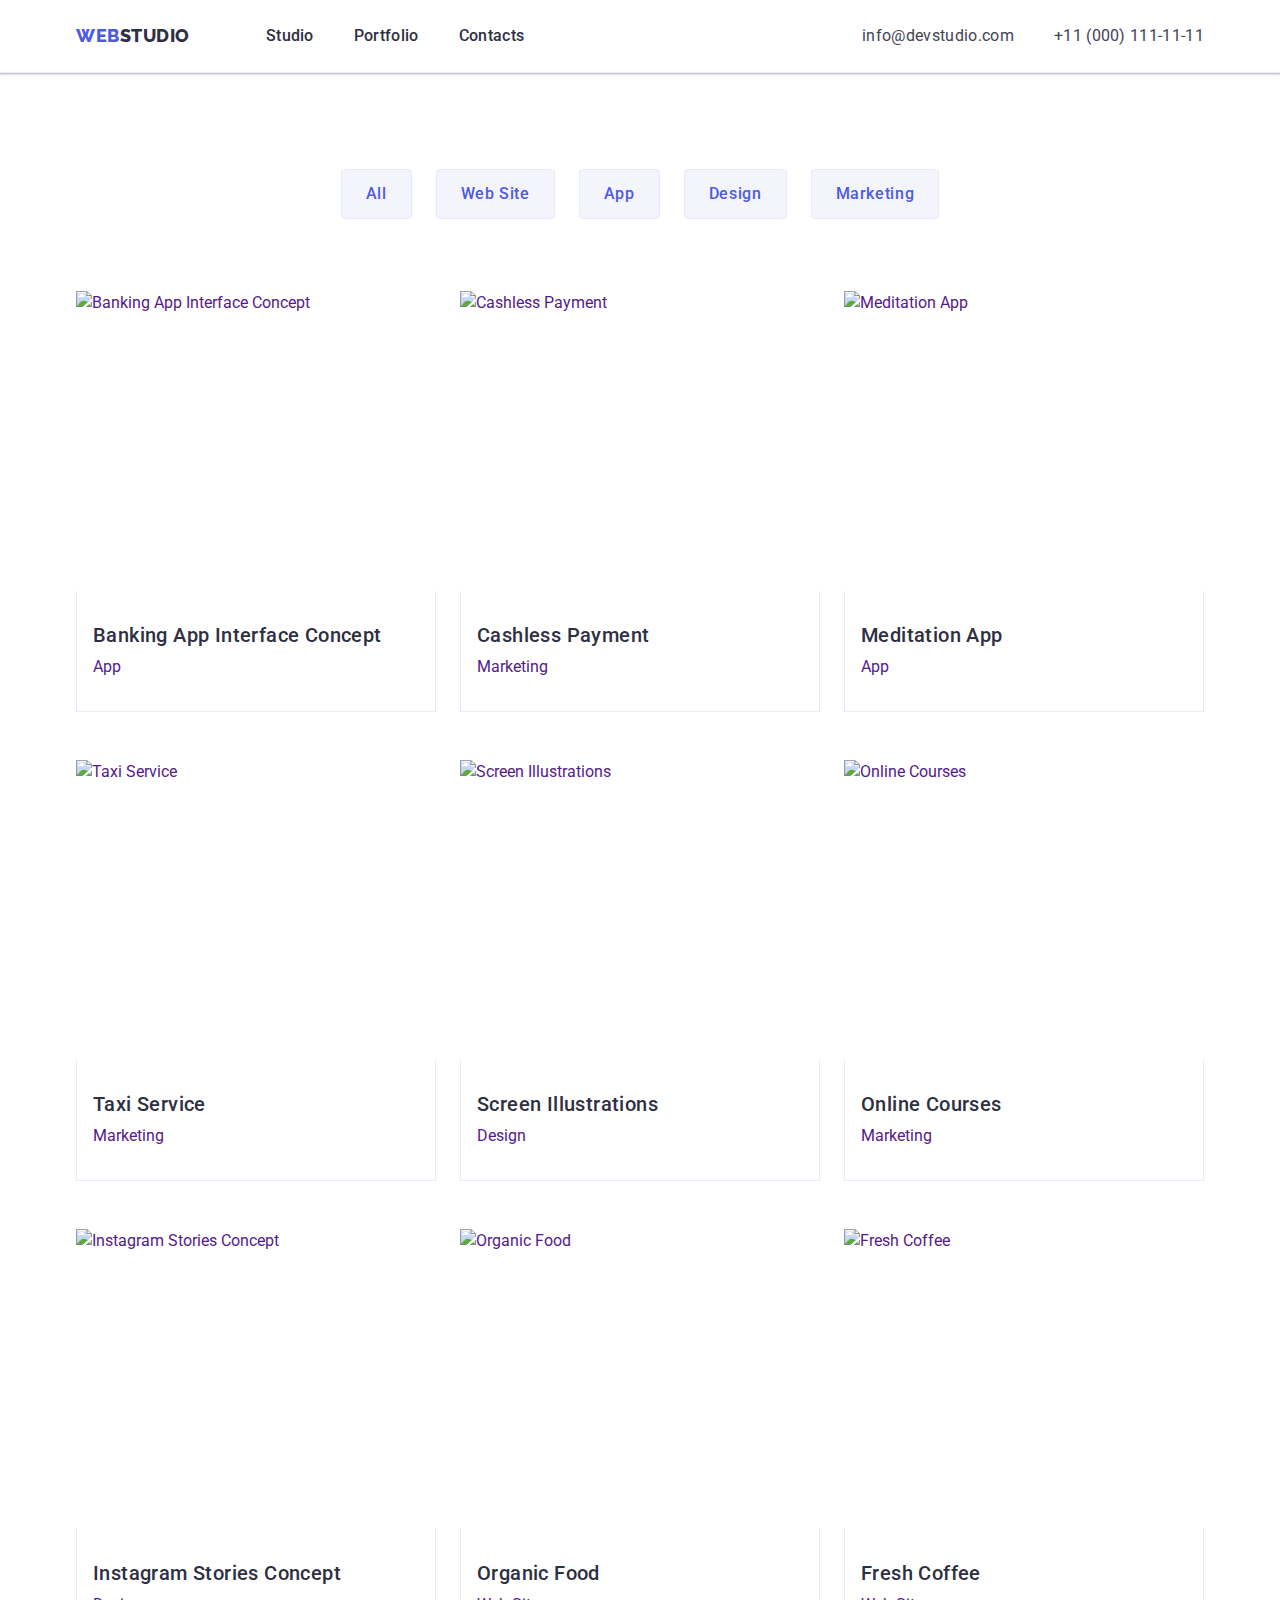
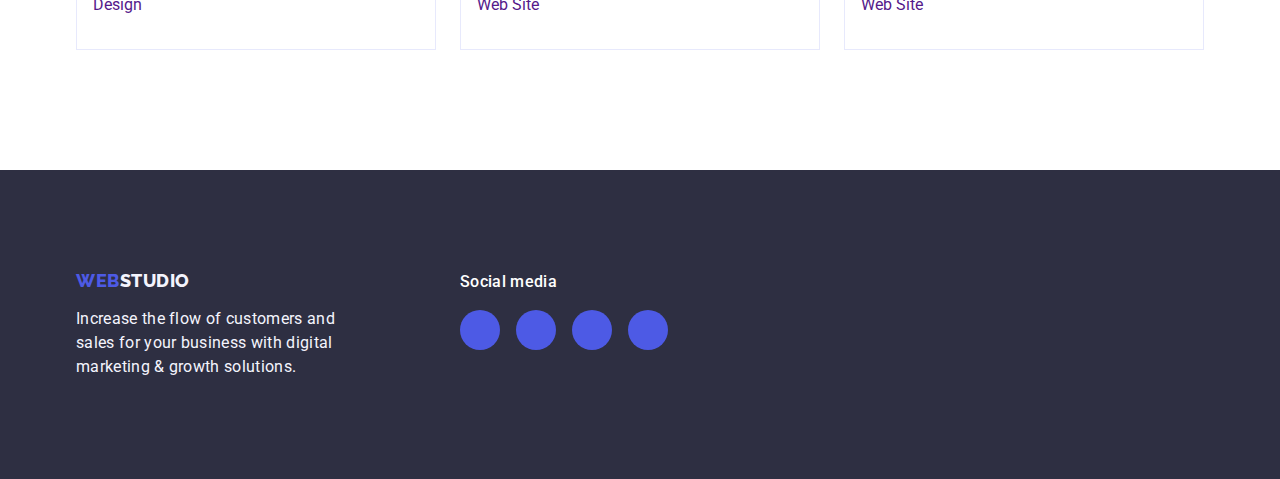
==== portfolio.html @ a4c8bd32 "Summary css + portfolio.html" ====
<!DOCTYPE html>
<html lang="en">

<head>
    <meta charset="UTF-8">
    <meta http-equiv="X-UA-Compatible" content="IE=edge">
    <meta name="viewport" content="width=device-width, initial-scale=1.0">
    <title>Portfolio</title>
    <style>
    
    </style>
    <link rel="preconnect" href="https://fonts.googleapis.com">
    <link rel="preconnect" href="https://fonts.gstatic.com" crossorigin>
    <link href="https://fonts.googleapis.com/css2?family=Raleway:wght@800&family=Roboto:wght@400;500;700;900&display=swap"
        rel="stylesheet">
    <link rel="stylesheet" href="https://cdnjs.cloudflare.com/ajax/libs/modern-normalize/1.1.0/modern-normalize.min.css">    
    <link rel="stylesheet" href="./css/style.css">
</head>

<body>
    <!-- HEADER -->
    <header class="page-header">
        <!-- Top Line -->
        <div class="container page-header-container">
            <nav class="page-header-container">
                <a href="./index.html" class="logo link">
                    Web<span class="logo-studio-up">Studio</span>
                </a>
                <ul class="menu-list padding-none list">
                    <li class="menu-item">
                        <a href="./index.html" class="menu-item-link menu-link link">Studio</a>
                    </li>
                    <li class="menu-item">
                        <a href="./portfolio.html" class="menu-item-link menu-link link">Portfolio</a>
                    </li>
                    <li class="menu-item">
                        <a href="" class="menu-item-link menu-link link">Contacts</a>
                    </li>
                </ul>
            </nav>
    
            <address class="menu-address-list">
                <ul class="menu-list list">
                    <li class="menu-item">
                        <a href="mailto:info@devstudio.com" class="contact-mail-tel link">info@devstudio.com</a>
                    </li>
                    <li class="menu-item">
                        <a href="tel:+110001111111" class="contact-mail-tel link">+11 (000) 111-11-11</a>
                    </li>
                </ul>
            </address>
        </div>
    </header>
    
    
    <!-- MAIN -->
    <main>
        <!-- Filers -->
        <section class="main-portfolio-body">
            <div class="container">
                <h1 class="visually-hidden">Filers</h1>
                <ul class="main-portfolio-button menu-content menu-list list">
                    <li class="menu-portfolio-btn">   
                        <button type="button" class="portfolio-menu">All</button>
                    </li>
                    <li class="menu-portfolio-btn">
                        <button type="button" class="portfolio-menu">Web Site</button>
                    </li>    
                    <li class="menu-portfolio-btn">
                        <button type="button" class="portfolio-menu">App</button>
                    </li>
                    <li class="menu-portfolio-btn">
                        <button type="button" class="portfolio-menu">Design</button>
                    </li>
                    <li class="menu-portfolio-btn">
                        <button type="button" class="portfolio-menu">Marketing</button>
                    </li>
                </ul>
            
                <!-- Project Card 1 -->
                <ul class="list-distination-gap menu-wrap menu-list list">
                    <li class="menu-body-content">
                        <a href="" class="gallery-list link">
                            <img src="./images/order_servise/project_card_1/banking_app_interface_concept.jpg" alt="Banking App Interface Concept" width="360" height="300">
                            <div class="menu-body-content-text menu-body-content-text">
                                <h2 class="section-title">Banking App Interface Concept</h2>
                                <p class="section-description-body">App</p>
                            </div>
                        </a>
                    </li>
                    <li class="menu-body-content">
                        <a href="" class="gallery-list link">
                            <img src="./images/order_servise/project_card_2/cashless_payment.jpg" alt="Cashless Payment" width="360"
                                height="300">
                            <div class="menu-body-content-text menu-body-content-text">
                                <h2 class="section-title">Cashless Payment</h2>
                                <p class="section-description-body">Marketing</p>
                            </div>
                        </a>
                    </li>
                    <li class="menu-body-content">
                        <a href="" class="gallery-list link">
                            <img src="./images/order_servise/project_card_3/meditation_app.jpg" alt="Meditation App" width="360"
                                height="300">
                            <div class="menu-body-content-text menu-body-content-text">
                                <h2 class="section-title">Meditation App</h2>
                                <p class="section-description-body">App</p>
                            </div>
                        </a>
                    </li>

                    <!-- Project Card 2 -->
                    <li class="menu-body-content">
                        <a href="" class="gallery-list link">
                            <img src="./images/order_servise/project_card_1/taxi_service.jpg" alt="Taxi Service" width="360" height="300">
                            <div class="menu-body-content-text menu-body-content-text">
                                <h2 class="section-title">Taxi Service</h2>
                                <p class="section-description-body">Marketing</p>
                            </div>
                        </a>
                    </li>
                    <li class="menu-body-content">
                        <a href="" class="gallery-list link">
                            <img src="./images/order_servise/project_card_2/screen_illustrations.jpg" alt="Screen Illustrations" width="360"
                                height="300">
                            <div class="menu-body-content-text menu-body-content-text">
                                <h2 class="section-title">Screen Illustrations</h2>
                                <p class="section-description-body">Design</p>
                            </div>
                        </a>
                    </li>
                    <li class="menu-body-content">
                        <a href="" class="gallery-list link">
                            <img src="./images/order_servise/project_card_3/online_courses.jpg" alt="Online Courses" width="360"
                                height="300">
                            <div class="menu-body-content-text menu-body-content-text">
                                <h2 class="section-title">Online Courses</h2>
                                <p class="section-description-body">Marketing</p>
                            </div>
                        </a>
                    </li>

                    <!-- Project Card 3 -->
                    <li class="menu-body-content">
                        <a href="" class="gallery-list link">
                            <img src="./images/order_servise/project_card_1/instagram_stories_concept.jpg" alt="Instagram Stories Concept" width="360" height="300">
                            <div class="menu-body-content-text menu-body-content-text">
                                <h2 class="section-title">Instagram Stories Concept</h2>
                                <p class="section-description-body">Design</p>
                            </div>
                        </a>
                    </li>
                    <li class="menu-body-content">
                        <a href="" class="gallery-list link">
                            <img src="./images/order_servise/project_card_2/organic_food.jpg" alt="Organic Food" width="360" height="300">
                            <div class="menu-body-content-text menu-body-content-text">
                                <h2 class="section-title">Organic Food</h2>
                                <p class="section-description-body">Web Site</p>
                            </div>
                        </a>
                    </li>
                    <li class="menu-body-content">
                        <a href="" class="gallery-list link">
                            <img src="./images/order_servise/project_card_3/fresh_coffee.jpg" alt="Fresh Coffee" width="360" height="300">
                            <div class="menu-body-content-text menu-body-content-text">
                                <h2 class="section-title">Fresh Coffee</h2>
                                <p class="section-description-body">Web Site</p>
                            </div>
                        </a>
                    </li>
                </ul>
            </div>
        </section>

    </main>
    
    <!-- FOOTER -->
    <footer class="page-footer">
        <div class="container  footer-block">
            <div class="footer-logo-description">
                <a href="./index.html" class="logo logo-link link">
                    Web<span class="logo-studio-down">Studio</span>
                </a>
                <p class="footer-description">
                    Increase the flow of customers and sales for your business
                    with digital marketing & growth solutions.
                </p>
            </div>
            <div class="footer-icons footer-description">
                <p class="logo-link main-btm-text">Social media</p>
                <ul class="social-list list social-list-link-footer">
                    <li class="social-list-item">
                        <a href="" class="social-list-link social-list-link-dark-bg link">
                            <svg class="social-lict-icon" aria-label="icon instagram" width="24" height="24">
        
                                <use href="./images/icons.svg#icon-instagram"></use>
                            </svg>
                        </a>
                    </li>
                    <li class="social-list-item">
                        <a href="" class="social-list-link social-list-link-dark-bg link">
                            <svg class="social-lict-icon" aria-label="icon twitter" width="24" height="24">
        
                                <use href="./images/icons.svg#icon-twitter"></use>
                            </svg>
                        </a>
                    </li>
                    <li class="social-list-item">
                        <a href="" class="social-list-link social-list-link-dark-bg link">
                            <svg class="social-lict-icon" aria-label="icon facebook" width="24" height="24">
        
                                <use href="./images/icons.svg#icon-facebook"></use>
                            </svg>
                        </a>
                    </li>
                    <li class="social-list-item">
                        <a href="" class="social-list-link social-list-link-dark-bg link">
                            <svg class="social-lict-icon" aria-label="icon linkedin" width="24" height="24">
        
                                <use href="./images/icons.svg#icon-linkedin"></use>
                            </svg>
                        </a>
                    </li>
                </ul>
            </div>
        </div>
    </footer>
    
</body>
</html>
---- css/style.css ----
:root {
    --acsent-color: #404bbf;
    --text-color: #434455;
    --second-text-color: #2E2F42;
    --main-font-family: 'Roboto', sans-serif;
    --second-font-family: 'Raleway', sans-serif;
    --line-height-family: 1.5;
}

.list {
    list-style: none;
}

.link {
    text-decoration: none;
}

h1,
h2,
h3,
h4,
p {
    margin-top: 0;
    margin-bottom: 0;
}

ul,
ol {
    margin-top: 0;
    margin-bottom: 0;
    padding-left: 0;
} 

img {
    display: block;
}

body {
    font-family: var(--main-font-family);
    color: var(--text-color);
    line-height: var(--line-height-family);
    background-color: #FFFFFF;
}

.container {
    width: 1158px;
    margin-left: auto;
    margin-right: auto;
    padding-left: 15px;
    padding-right: 15px;
}

.section {
    padding-top: 120px;
    padding-bottom: 120px;
}

/*======== COMPONENTS ========*/
span {
    color: var(--text-color);
}

button {
    cursor: pointer;
    line-height: var(--line-height-family);
    transition: background-color 250ms cubic-bezier(0.4, 0, 0.2, 1);
}

button:hover,
button:focus {
    background-color: var(--acsent-color);
}

.visually-hidden {
    position: absolute;
    width: 1px;
    height: 1px;
    margin: -1px;
    border: 0;
    padding: 0;

    white-space: nowrap;
    clip-path: inset(100%);
    clip: rect(0 0 0 0);
    overflow: hidden;
}

/*======== /COMPONENTS ========*/


/* ======== index.html ========= */
/*======== HEADER ========*/
.page-header {
    border-bottom: 1px solid #e7e9fc;
    box-shadow: 0px 2px 1px rgba(46, 47, 66, 0.08), 0px 1px 1px rgba(46, 47, 66, 0.16), 0px 1px 6px rgba(46, 47, 66, 0.08);
}

.page-header-container{
    display: flex;
    align-items: center;
}

.logo {
    color: #4D5AE5;
    font-family: var(--second-font-family);
    font-weight: 800;
    font-size: 18px;
    line-height: 1.17;
    letter-spacing: 0.03em;
    text-transform: uppercase;
    margin-right: 76px;
}

.logo-studio-up {
    color: var(--second-text-color);
}

.logo-studio-down {
    color: #f4f4fd;
    margin-bottom: 18px;
}

.menu-list {
    display: flex;
    align-items: center;
    color: var(--text-color);
    font-style: normal;
    gap: 40px;
    padding: 24px 0;
}

.menu-link {
    color: var(--second-text-color);
    font-weight: 500;
    font-size: 16px;
    letter-spacing: 0.02em;
    transition: color 250ms cubic-bezier(0.4, 0, 0.2, 1);
}

.menu-link:hover,
.menu-link:focus {
    color: var(--acsent-color);  
}

.menu-item {
    color: var(--text-color);
}

.menu-address-list {
    margin-left: auto;
}

.contact-mail-tel {
    color: var(--text-color);
    font-weight: 400;
    font-size: 16px;
    letter-spacing: 0.02em;
    transition: color 250ms cubic-bezier(0.4, 0, 0.2, 1);
}

.contact-mail-tel:hover,
.contact-mail-tel:focus {
    color: var(--acsent-color);
}
/*======== /HEADER ========*/

/* ------ main ------ */ 

.main-hero-image {
    max-width: 1440px;
    height: 600px;
    margin: 0 auto;
    background-color: var(--second-text-color);
    background-image: linear-gradient(rgba(46, 47, 66, 0.7), rgba(46, 47, 66, 0.7)),
     url(../images/people-office.jpg);
    background-repeat: no-repeat;
    background-position: center;
    background-size: cover;
    padding: 188px 0;
    text-align: center;
}

.text-main-banner {
    font-weight: 700;
    font-size: 56px;
    line-height: 1.07;
    letter-spacing: 0.02em;
    color: #FFFFFF;
    max-width: 496px;
    margin-left: auto;
    margin-right: auto;
    margin-bottom: 48px;
}

.main-btm {    
    min-width: 169px;
    height: 56px;
    padding: 16px 32px;
    font-size: 16px;
    line-height: 1.5;
    letter-spacing: 0.04em;
    background: #4D5AE5;
    border-radius: 4px;
    display: block;
    margin-left: auto;
    margin-right: auto;
    border: none;
}

.list-distination {
    display: flex;
    gap: 24px;
}

.list-distination-gap {
    row-gap: 48px;
    column-gap: 24px;
}

.list-section-menu{
    flex-basis: calc((100% - 72px) / 4);
}

.section-title {
    color: var(--second-text-color);
    font-weight: 500;
    font-size: 20px;
    line-height: 1.2;
    letter-spacing: 0.02em;
    margin-bottom: 8px;
}

.section-description {
    text-align: center;
    padding: 32px 16px;
}

.section-text {
    font-size: 16px;
    font-weight: 400;
}

.section-text-margin {
    margin-bottom: 8px;
}

.social-list{
    display: flex;
    justify-content: center;
    /* column-gap: 24px; */
    gap: 24px;
}

.social-list-link {
    display: flex;
    justify-content: center;
    align-items: center;
    width: 40px;
    height: 40px;
    border-radius: 50%;
    background-color: #4D5AE5;
    fill: #f4f4fd;
    transition: background-color 250ms cubic-bezier(0.4, 0, 0.2, 1);
}

.social-list-link:hover,
.social-list-link:focus {
    background-color: var(--acsent-color);
}

.social-list-link-dark-bg{
    transition: background-color 250ms cubic-bezier(0.4, 0, 0.2, 1);
}

.social-list-link-dark-bg:hover,
.social-list-link-dark-bg:focus {
    background-color: #31D0AA;
}

.main-title-wawd {
    background-color: #FFFFFF;
    padding-bottom: 120px;
}

.main-team {
    background-color: #F4F4FD;
}

.container-padding {
    padding: 32px 16px;
}

.section-topic {
    color: var(--second-text-color);
    font-weight: 700;
    font-size: 36px;
    line-height: 1.11;
    letter-spacing: 0.02em;
    text-transform: capitalize;
    text-align: center;
    margin-bottom: 72px;
}

.team-caption {
    border-radius: 0px 0px 4px 4px;
    background-color: #FFFFFF;
    flex-basis: calc((100% - 72px) / 4);
    box-shadow: 0px 1px 6px rgba(46, 47, 66, 0.08),
        0px 1px 1px rgba(46, 47, 66, 0.16),
        0px 2px 1px rgba(46, 47, 66, 0.08);
}

.social-list-background {
    display: flex;
    justify-content: center;
    align-items: center;
    width: 100%;
    height: 100%;
    color: #8e8f99;
    border: 1px solid #8e8f99;
    border-radius: 4px;
    transition: color 250ms cubic-bezier(0.4, 0, 0.2, 1),
        border 250ms cubic-bezier(0.4, 0, 0.2, 1);
}

.social-list-background:hover,
.social-list-background:focus {
    color: var(--acsent-color);
    border: 1px solid var(--acsent-color);
}

.social-list-item-brands{
    width: calc((100% - 120px) / 6);
    height: 88px;
}

.social-lict-icon-brands {
    fill: currentColor;
}
/* ------ /main ------ */

/*======== FOOTER ========*/
.footer-description {
    font-weight: 400;
    font-size: 16px;
    letter-spacing: 0.02em;
    color: #F4F4FD;
    width: 264px;
    /* margin-bottom: 16px; */
}

.main-btm-text {
    color: #FFFFFF;
    font-weight: 500;
}

.page-footer {
    background-color: var(--second-text-color);
    padding: 100px 0;
}

.logo-link {
    display: inline-block;
    margin-bottom: 16px;
}

.social-list-link-footer{
    /* column-gap: 16px; */
    gap: 16px;
    justify-content: left;
}

.footer-block {
    display: flex;
    align-items: baseline;
}

.footer-logo-description{
    margin-right: 120px;
}

.section-menu-item {
    display: flex;
    align-items: center;
    justify-content: center;
    height: 112px;

    background-color: #F4F4FD;
    border-radius: 4px; 
    margin-bottom: 8px;

}

.section-menu-icon {
    margin: 24px 100px;
}


/*======== /FOOTER ========*/
/* ======== /index.html ======== */



/* ======== portfolio.html ======== */
/* ------ main ------ */
.portfolio-menu {
    font-weight: 500;
    font-size: 16px;
    padding: 12px 24px;
    letter-spacing: 0.04em;
    color: #4D5AE5;
    background: #F4F4FD;
    border: 1px solid #E7E9FC;
    border-radius: 4px;
    transition: background-color 250ms cubic-bezier(0.4, 0, 0.2, 1),
        color 250ms cubic-bezier(0.4, 0, 0.2, 1),
        border 250ms cubic-bezier(0.4, 0, 0.2, 1),
        box-shadow 250ms cubic-bezier(0.4, 0, 0.2, 1);
}

.portfolio-menu:hover,
.portfolio-menu:focus {
    background-color: var(--acsent-color);
    color: #FFFFFF;
    border: 1px solid transparent;
    box-shadow: 0px 3px 1px rgba(0, 0, 0, 0.1),
        0px 2px 1px rgba(0, 0, 0, 0.08),
        0px 2px 2px rgba(0, 0, 0, 0.12);
}

.menu-content {
    justify-content: center;
    padding :0;
    margin-bottom: 72px;
    gap: 24px;
}

.menu-wrap {
    flex-wrap: wrap;
    padding: 0;
}

.menu-item-link {
    padding: 24px 0;
}

.main-portfolio-body {
    padding: 96px 0 120px;
}

.menu-body-content-text {
    padding: 32px 16px;
    border: 1px solid #e7e9fc;
    border-top: none;
}

.padding-none {
    padding: 0;
}

.gallery-list {
    display: block;
    transition: box-shadow 250ms cubic-bezier(0.4, 0, 0.2, 1);
}

.gallery-list:hover,
.gallery-list:focus {
    box-shadow: 0px 1px 6px rgba(46, 47, 66, 0.08), 
        0px 1px 1px rgba(46, 47, 66, 0.16), 
        0px 2px 1px rgba(46, 47, 66, 0.08);
}
/* ------ /main ------ */
/* ======== /portfolio.html ======== */
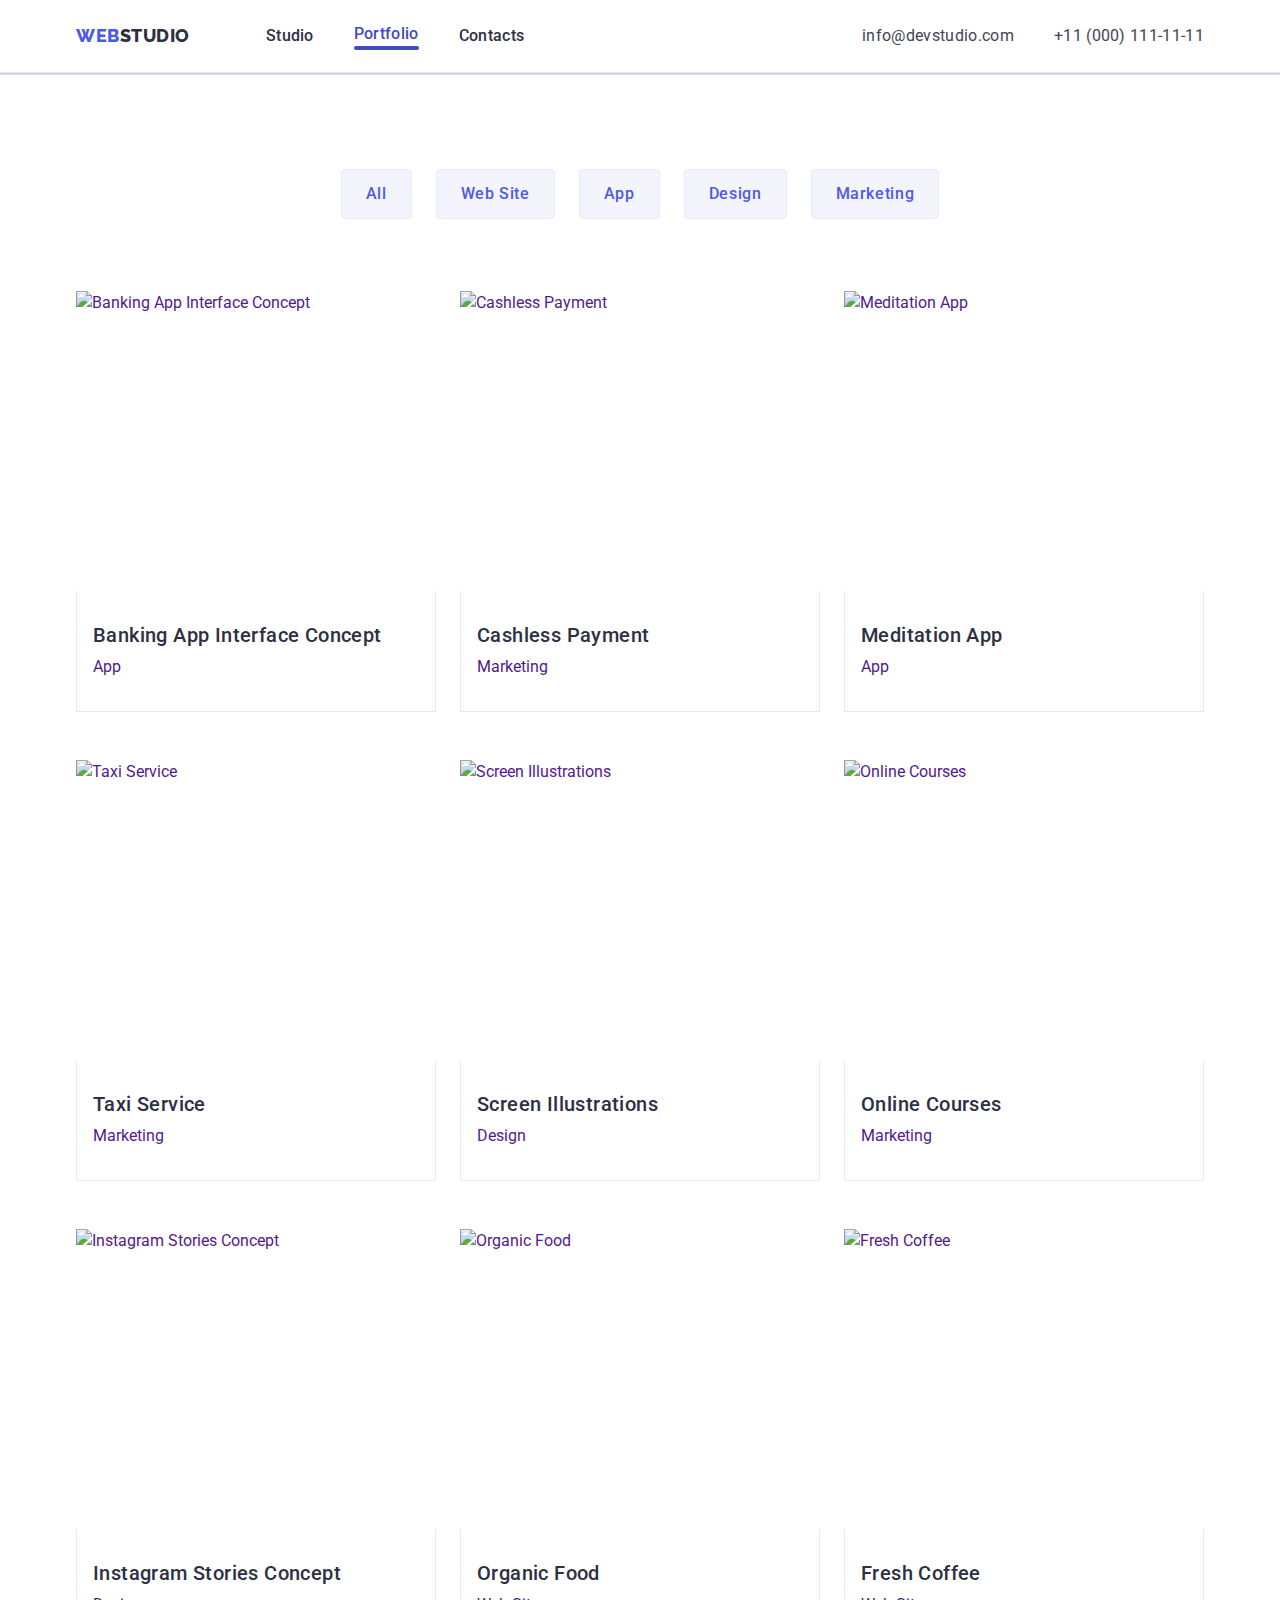
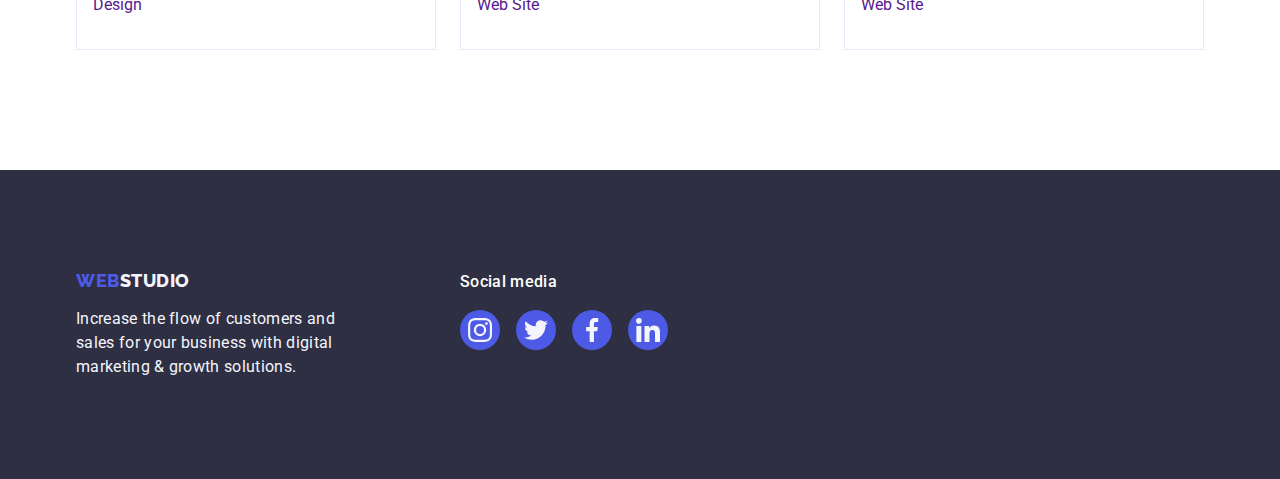
==== commit 14536f6c: "Summary html + css" ====
--- a/portfolio.html
+++ b/portfolio.html
@@ -31,7 +31,7 @@
                         <a href="./index.html" class="menu-item-link menu-link link">Studio</a>
                     </li>
                     <li class="menu-item">
-                        <a href="./portfolio.html" class="menu-item-link menu-link link">Portfolio</a>
+                        <a href="./portfolio.html" class="menu-item-link menu-link menu-item-link-hover link">Portfolio</a>
                     </li>
                     <li class="menu-item">
                         <a href="" class="menu-item-link menu-link link">Contacts</a>
@@ -81,7 +81,13 @@
                 <ul class="list-distination-gap menu-wrap menu-list list">
                     <li class="menu-body-content">
                         <a href="" class="gallery-list link">
-                            <img src="./images/order_servise/project_card_1/banking_app_interface_concept.jpg" alt="Banking App Interface Concept" width="360" height="300">
+                            <div class="gallery-box">
+                                <img src="./images/order_servise/project_card_1/banking_app_interface_concept.jpg" alt="Banking App Interface Concept" width="360" height="300">
+                                <p class="overlay">
+                                    14 Stylish and User-Friendly App Design Concepts · Task Manager App · Calorie Tracker App · Exotic Fruit Ecommerce App ·
+                                    Cloud Storage App
+                                </p>
+                            </div>
                             <div class="menu-body-content-text menu-body-content-text">
                                 <h2 class="section-title">Banking App Interface Concept</h2>
                                 <p class="section-description-body">App</p>
@@ -90,8 +96,14 @@
                     </li>
                     <li class="menu-body-content">
                         <a href="" class="gallery-list link">
-                            <img src="./images/order_servise/project_card_2/cashless_payment.jpg" alt="Cashless Payment" width="360"
-                                height="300">
+                            <div class="gallery-box">
+                                <img src="./images/order_servise/project_card_2/cashless_payment.jpg" alt="Cashless Payment" width="360"
+                                    height="300">
+                                <p class="overlay">
+                                    14 Stylish and User-Friendly App Design Concepts · Task Manager App · Calorie Tracker App · Exotic Fruit Ecommerce App ·
+                                    Cloud Storage App
+                                </p>
+                            </div>
                             <div class="menu-body-content-text menu-body-content-text">
                                 <h2 class="section-title">Cashless Payment</h2>
                                 <p class="section-description-body">Marketing</p>
@@ -100,8 +112,14 @@
                     </li>
                     <li class="menu-body-content">
                         <a href="" class="gallery-list link">
-                            <img src="./images/order_servise/project_card_3/meditation_app.jpg" alt="Meditation App" width="360"
-                                height="300">
+                            <div class="gallery-box">
+                                <img src="./images/order_servise/project_card_3/meditation_app.jpg" alt="Meditation App" width="360"
+                                    height="300">
+                                <p class="overlay">
+                                    14 Stylish and User-Friendly App Design Concepts · Task Manager App · Calorie Tracker App · Exotic Fruit Ecommerce App ·
+                                    Cloud Storage App
+                                </p>    
+                            </div>
                             <div class="menu-body-content-text menu-body-content-text">
                                 <h2 class="section-title">Meditation App</h2>
                                 <p class="section-description-body">App</p>
@@ -112,7 +130,13 @@
                     <!-- Project Card 2 -->
                     <li class="menu-body-content">
                         <a href="" class="gallery-list link">
-                            <img src="./images/order_servise/project_card_1/taxi_service.jpg" alt="Taxi Service" width="360" height="300">
+                            <div class="gallery-box">
+                                <img src="./images/order_servise/project_card_1/taxi_service.jpg" alt="Taxi Service" width="360" height="300">
+                                <p class="overlay">
+                                    14 Stylish and User-Friendly App Design Concepts · Task Manager App · Calorie Tracker App · Exotic Fruit Ecommerce App ·
+                                    Cloud Storage App
+                                </p>
+                            </div>
                             <div class="menu-body-content-text menu-body-content-text">
                                 <h2 class="section-title">Taxi Service</h2>
                                 <p class="section-description-body">Marketing</p>
@@ -121,8 +145,14 @@
                     </li>
                     <li class="menu-body-content">
                         <a href="" class="gallery-list link">
-                            <img src="./images/order_servise/project_card_2/screen_illustrations.jpg" alt="Screen Illustrations" width="360"
-                                height="300">
+                            <div class="gallery-box">
+                                <img src="./images/order_servise/project_card_2/screen_illustrations.jpg" alt="Screen Illustrations" width="360"
+                                    height="300">
+                                <p class="overlay">
+                                    14 Stylish and User-Friendly App Design Concepts · Task Manager App · Calorie Tracker App · Exotic Fruit Ecommerce App ·
+                                    Cloud Storage App
+                                </p>
+                            </div>
                             <div class="menu-body-content-text menu-body-content-text">
                                 <h2 class="section-title">Screen Illustrations</h2>
                                 <p class="section-description-body">Design</p>
@@ -131,8 +161,14 @@
                     </li>
                     <li class="menu-body-content">
                         <a href="" class="gallery-list link">
-                            <img src="./images/order_servise/project_card_3/online_courses.jpg" alt="Online Courses" width="360"
-                                height="300">
+                            <div class="gallery-box">
+                                <img src="./images/order_servise/project_card_3/online_courses.jpg" alt="Online Courses" width="360"
+                                    height="300">
+                                <p class="overlay">
+                                    14 Stylish and User-Friendly App Design Concepts · Task Manager App · Calorie Tracker App · Exotic Fruit Ecommerce App ·
+                                    Cloud Storage App
+                                </p>
+                            </div>
                             <div class="menu-body-content-text menu-body-content-text">
                                 <h2 class="section-title">Online Courses</h2>
                                 <p class="section-description-body">Marketing</p>
@@ -143,7 +179,13 @@
                     <!-- Project Card 3 -->
                     <li class="menu-body-content">
                         <a href="" class="gallery-list link">
-                            <img src="./images/order_servise/project_card_1/instagram_stories_concept.jpg" alt="Instagram Stories Concept" width="360" height="300">
+                            <div class="gallery-box">
+                                <img src="./images/order_servise/project_card_1/instagram_stories_concept.jpg" alt="Instagram Stories Concept" width="360" height="300">
+                                <p class="overlay">
+                                    14 Stylish and User-Friendly App Design Concepts · Task Manager App · Calorie Tracker App · Exotic Fruit Ecommerce App ·
+                                    Cloud Storage App
+                                </p>
+                            </div>
                             <div class="menu-body-content-text menu-body-content-text">
                                 <h2 class="section-title">Instagram Stories Concept</h2>
                                 <p class="section-description-body">Design</p>
@@ -152,7 +194,13 @@
                     </li>
                     <li class="menu-body-content">
                         <a href="" class="gallery-list link">
-                            <img src="./images/order_servise/project_card_2/organic_food.jpg" alt="Organic Food" width="360" height="300">
+                            <div class="gallery-box">
+                                <img src="./images/order_servise/project_card_2/organic_food.jpg" alt="Organic Food" width="360" height="300">
+                                <p class="overlay">
+                                    14 Stylish and User-Friendly App Design Concepts · Task Manager App · Calorie Tracker App · Exotic Fruit Ecommerce App ·
+                                    Cloud Storage App
+                                </p>
+                            </div>
                             <div class="menu-body-content-text menu-body-content-text">
                                 <h2 class="section-title">Organic Food</h2>
                                 <p class="section-description-body">Web Site</p>
@@ -161,7 +209,13 @@
                     </li>
                     <li class="menu-body-content">
                         <a href="" class="gallery-list link">
-                            <img src="./images/order_servise/project_card_3/fresh_coffee.jpg" alt="Fresh Coffee" width="360" height="300">
+                            <div class="gallery-box">
+                                <img src="./images/order_servise/project_card_3/fresh_coffee.jpg" alt="Fresh Coffee" width="360" height="300">
+                                <p class="overlay">
+                                    14 Stylish and User-Friendly App Design Concepts · Task Manager App · Calorie Tracker App · Exotic Fruit Ecommerce App ·
+                                    Cloud Storage App
+                                </p>
+                            </div>
                             <div class="menu-body-content-text menu-body-content-text">
                                 <h2 class="section-title">Fresh Coffee</h2>
                                 <p class="section-description-body">Web Site</p>
@@ -197,8 +251,8 @@
                             </svg>
                         </a>
                     </li>
-                    <li class="social-list-item">
-                        <a href="" class="social-list-link social-list-link-dark-bg link">
+                    <li class="social-list-item ">
+                        <a href="" class="social-list-link social-list-link-dark-bg menu-item-link-hover link">
                             <svg class="social-lict-icon" aria-label="icon twitter" width="24" height="24">
         
                                 <use href="./images/icons.svg#icon-twitter"></use>
--- a/css/style.css
+++ b/css/style.css
@@ -5,6 +5,7 @@
     --main-font-family: 'Roboto', sans-serif;
     --second-font-family: 'Raleway', sans-serif;
     --line-height-family: 1.5;
+    --transition-duration-and-funk: 250ms cubic-bezier(0.4, 0, 0.2, 1); 
 }
 
 .list {
@@ -63,7 +64,7 @@
 button {
     cursor: pointer;
     line-height: var(--line-height-family);
-    transition: background-color 250ms cubic-bezier(0.4, 0, 0.2, 1);
+    transition: background-color var(--transition-duration-and-funk);
 }
 
 button:hover,
@@ -93,11 +94,22 @@
 .page-header {
     border-bottom: 1px solid #e7e9fc;
     box-shadow: 0px 2px 1px rgba(46, 47, 66, 0.08), 0px 1px 1px rgba(46, 47, 66, 0.16), 0px 1px 6px rgba(46, 47, 66, 0.08);
+    /* position: relative;
+    height: 72px; */
 }
 
 .page-header-container{
     display: flex;
     align-items: center;
+}
+
+.page-header-position {
+    /* position: absolute; 
+    top: 0;
+    left: 0;
+    margin-left: auto;
+    margin-right: auto; 
+    align-items: center; */
 }
 
 .logo {
@@ -134,7 +146,7 @@
     font-weight: 500;
     font-size: 16px;
     letter-spacing: 0.02em;
-    transition: color 250ms cubic-bezier(0.4, 0, 0.2, 1);
+    transition: color var(--transition-duration-and-funk);
 }
 
 .menu-link:hover,
@@ -155,7 +167,7 @@
     font-weight: 400;
     font-size: 16px;
     letter-spacing: 0.02em;
-    transition: color 250ms cubic-bezier(0.4, 0, 0.2, 1);
+    transition: color var(--transition-duration-and-funk);
 }
 
 .contact-mail-tel:hover,
@@ -247,7 +259,6 @@
 .social-list{
     display: flex;
     justify-content: center;
-    /* column-gap: 24px; */
     gap: 24px;
 }
 
@@ -260,7 +271,7 @@
     border-radius: 50%;
     background-color: #4D5AE5;
     fill: #f4f4fd;
-    transition: background-color 250ms cubic-bezier(0.4, 0, 0.2, 1);
+    transition: background-color var(--transition-duration-and-funk);
 }
 
 .social-list-link:hover,
@@ -269,7 +280,7 @@
 }
 
 .social-list-link-dark-bg{
-    transition: background-color 250ms cubic-bezier(0.4, 0, 0.2, 1);
+    transition: background-color var(--transition-duration-and-funk);
 }
 
 .social-list-link-dark-bg:hover,
@@ -319,8 +330,8 @@
     color: #8e8f99;
     border: 1px solid #8e8f99;
     border-radius: 4px;
-    transition: color 250ms cubic-bezier(0.4, 0, 0.2, 1),
-        border 250ms cubic-bezier(0.4, 0, 0.2, 1);
+    transition: color var(--transition-duration-and-funk),
+        border var(--transition-duration-and-funk);
 }
 
 .social-list-background:hover,
@@ -346,7 +357,6 @@
     letter-spacing: 0.02em;
     color: #F4F4FD;
     width: 264px;
-    /* margin-bottom: 16px; */
 }
 
 .main-btm-text {
@@ -365,7 +375,6 @@
 }
 
 .social-list-link-footer{
-    /* column-gap: 16px; */
     gap: 16px;
     justify-content: left;
 }
@@ -412,10 +421,10 @@
     background: #F4F4FD;
     border: 1px solid #E7E9FC;
     border-radius: 4px;
-    transition: background-color 250ms cubic-bezier(0.4, 0, 0.2, 1),
-        color 250ms cubic-bezier(0.4, 0, 0.2, 1),
-        border 250ms cubic-bezier(0.4, 0, 0.2, 1),
-        box-shadow 250ms cubic-bezier(0.4, 0, 0.2, 1);
+    transition: background-color var(--transition-duration-and-funk),
+        color var(--transition-duration-and-funk),
+        border var(--transition-duration-and-funk),
+        box-shadow var(--transition-duration-and-funk);
 }
 
 .portfolio-menu:hover,
@@ -444,6 +453,25 @@
     padding: 24px 0;
 }
 
+.menu-item-hover {
+    position: relative;
+}
+
+.menu-item-link-hover {
+    color: var(--acsent-color);
+}
+
+.menu-item-link-hover::after { 
+    content: "";
+    /* position: absolute; */
+    display: block;
+    width: auto;
+    height: 4px;
+    color: var(--acsent-color);
+    background: var(--acsent-color);
+    border-radius: 2px;
+} 
+
 .main-portfolio-body {
     padding: 96px 0 120px;
 }
@@ -460,7 +488,7 @@
 
 .gallery-list {
     display: block;
-    transition: box-shadow 250ms cubic-bezier(0.4, 0, 0.2, 1);
+    transition: box-shadow var(--transition-duration-and-funk);
 }
 
 .gallery-list:hover,
@@ -469,5 +497,80 @@
         0px 1px 1px rgba(46, 47, 66, 0.16), 
         0px 2px 1px rgba(46, 47, 66, 0.08);
 }
+
+.gallery-box {
+    position: relative;
+    overflow: hidden;
+}
+
+.overlay {
+    position: absolute;
+    left: 0;
+    top: 0;
+    width: 100%;
+    height: 100%;
+    color: #F4F4FD;
+    background-color: #4D5AE5;;
+    font-weight: 400;
+    font-size: 16px;
+    line-height: 24px;
+    letter-spacing: 0.02em;
+    padding: 40px 32px 0 32px;
+    overflow: auto;
+    transform: translate(0px, 100%);
+    transition: transform var(--transition-duration-and-funk);
+}
+
+.gallery-list:hover .overlay,
+.gallery-list:focus .overlay {
+    transform: translate(0px, 0%);
+}
 /* ------ /main ------ */
 /* ======== /portfolio.html ======== */
+
+
+/* ======== backdrop ======== */
+.backdrop {
+    position: fixed;
+    top: 0;
+    left: 0;
+    width: 100%;
+    height: 100%;
+    background: rgba(46, 47, 66, 0.4);
+}
+
+.modal {
+    position: absolute;
+    left: 50%;
+    top: 50%;
+    transform: translate(-50%, -50%);
+    width: 408px;
+    height: 500px;
+    background: #FCFCFC;
+    box-shadow: 0px 1px 1px rgba(0, 0, 0, 0.14), 0px 1px 3px rgba(0, 0, 0, 0.12), 0px 2px 1px rgba(0, 0, 0, 0.2);
+    border-radius: 4px;
+}
+
+.modal-close-btn {
+    position: absolute;
+    top: 24px;
+    right: 24px;
+    display: flex;
+    justify-content: center;
+    align-items: center;
+    width: 24px;
+    height: 24px;
+    padding-left: 0;
+    padding-right: 0;
+    background: #E7E9FC;
+    border: 1px solid rgba(0, 0, 0, 0.1);
+    border-radius: 50%;
+
+}
+
+.is-hidden {
+    opacity: 0;
+    visibility: hidden;
+    pointer-events: none;
+}
+/* ======== /backdrop ======== */
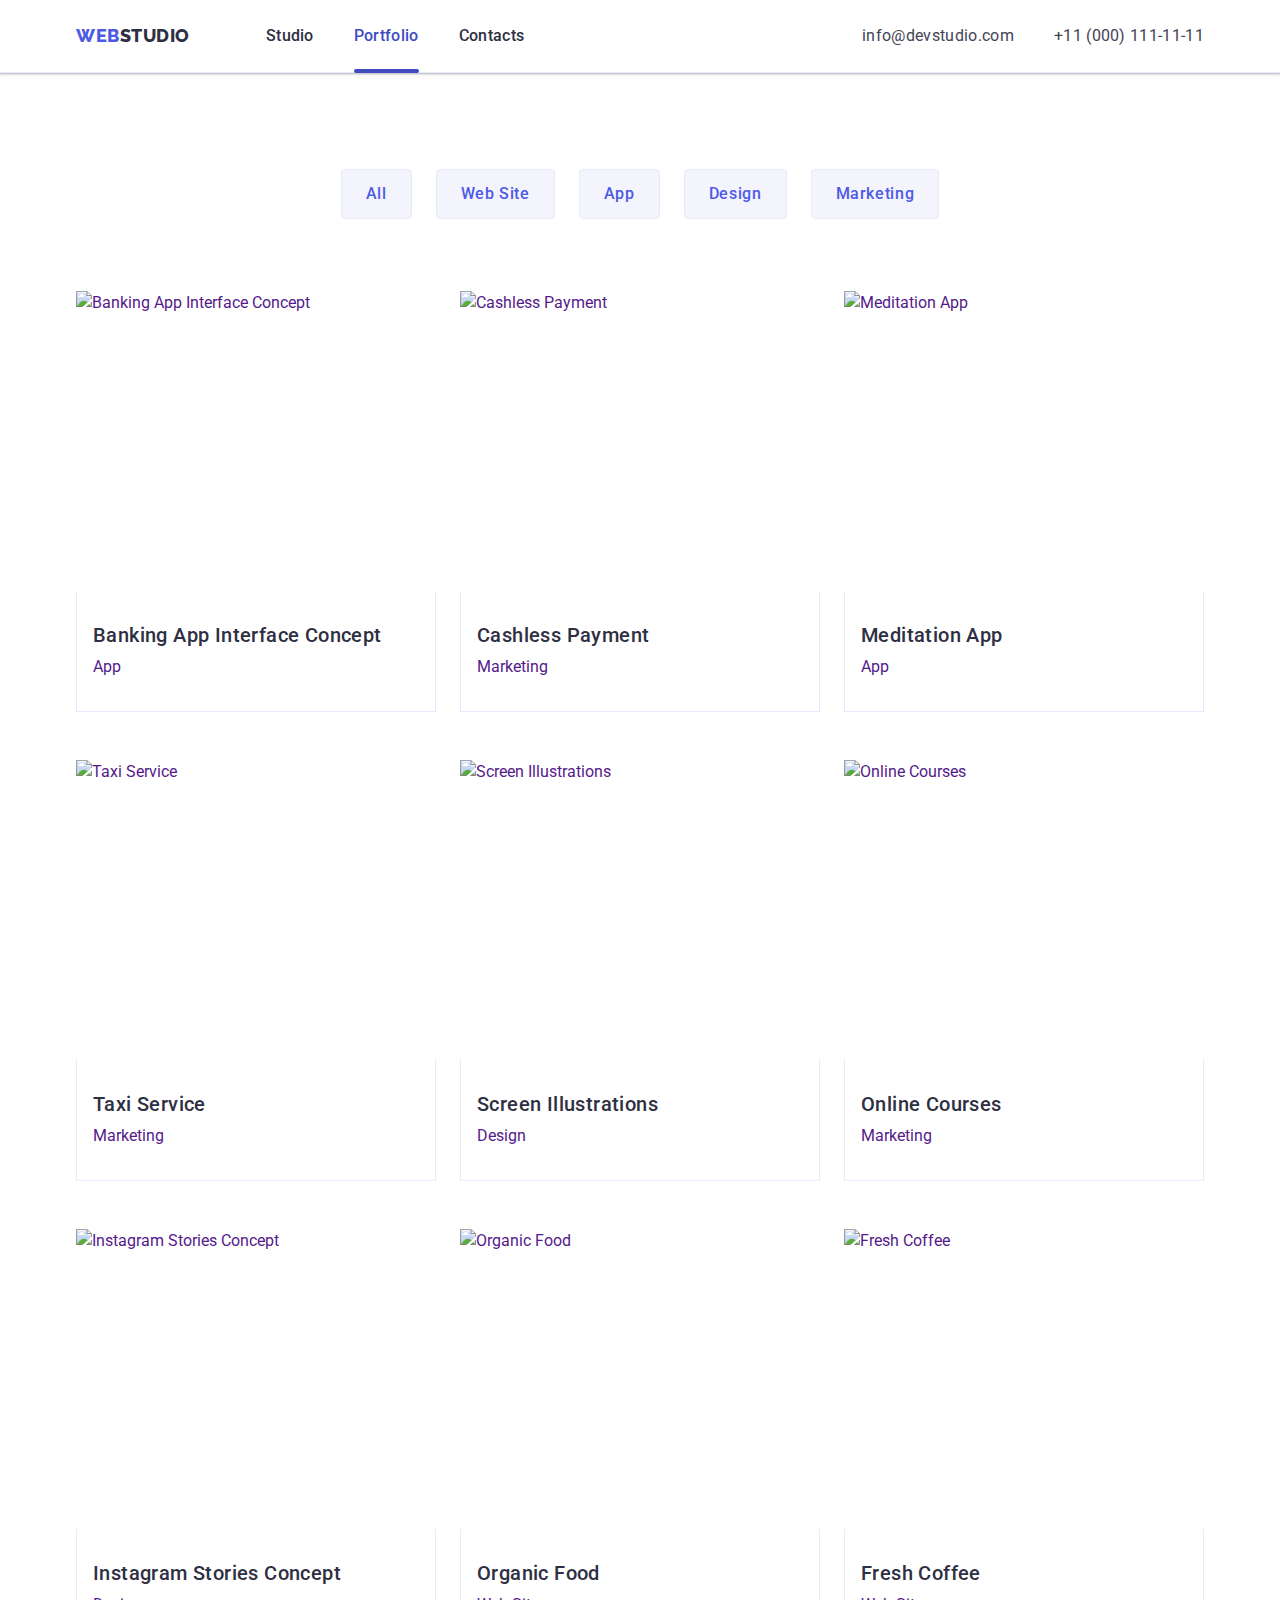
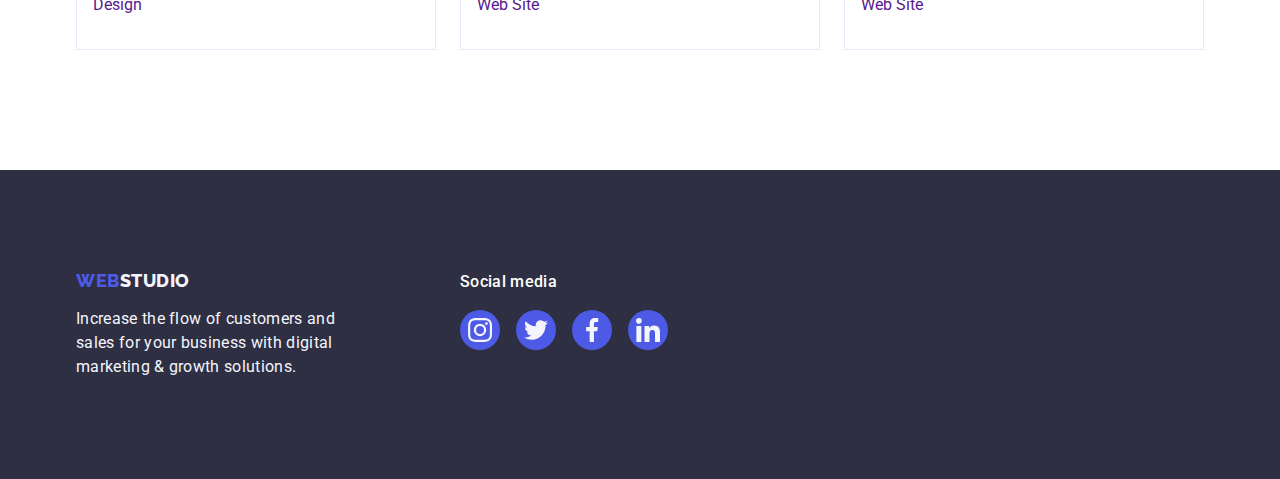
==== commit 82e80e6c: "Summary portfolio.html + css" ====
--- a/portfolio.html
+++ b/portfolio.html
@@ -252,7 +252,7 @@
                         </a>
                     </li>
                     <li class="social-list-item ">
-                        <a href="" class="social-list-link social-list-link-dark-bg menu-item-link-hover link">
+                        <a href="" class="social-list-link social-list-link-dark-bg  link">
                             <svg class="social-lict-icon" aria-label="icon twitter" width="24" height="24">
         
                                 <use href="./images/icons.svg#icon-twitter"></use>
@@ -279,6 +279,5 @@
             </div>
         </div>
     </footer>
-    
 </body>
 </html>--- a/css/style.css
+++ b/css/style.css
@@ -93,23 +93,14 @@
 /*======== HEADER ========*/
 .page-header {
     border-bottom: 1px solid #e7e9fc;
-    box-shadow: 0px 2px 1px rgba(46, 47, 66, 0.08), 0px 1px 1px rgba(46, 47, 66, 0.16), 0px 1px 6px rgba(46, 47, 66, 0.08);
-    /* position: relative;
-    height: 72px; */
+    box-shadow: 0px 2px 1px rgba(46, 47, 66, 0.08), 
+        0px 1px 1px rgba(46, 47, 66, 0.16), 
+        0px 1px 6px rgba(46, 47, 66, 0.08);
 }
 
 .page-header-container{
     display: flex;
     align-items: center;
-}
-
-.page-header-position {
-    /* position: absolute; 
-    top: 0;
-    left: 0;
-    margin-left: auto;
-    margin-right: auto; 
-    align-items: center; */
 }
 
 .logo {
@@ -331,7 +322,7 @@
     border: 1px solid #8e8f99;
     border-radius: 4px;
     transition: color var(--transition-duration-and-funk),
-        border var(--transition-duration-and-funk);
+        border-color var(--transition-duration-and-funk);
 }
 
 .social-list-background:hover,
@@ -409,9 +400,9 @@
 /* ======== /index.html ======== */
 
 
-
 /* ======== portfolio.html ======== */
 /* ------ main ------ */
+
 .portfolio-menu {
     font-weight: 500;
     font-size: 16px;
@@ -421,9 +412,9 @@
     background: #F4F4FD;
     border: 1px solid #E7E9FC;
     border-radius: 4px;
-    transition: background-color var(--transition-duration-and-funk),
-        color var(--transition-duration-and-funk),
-        border var(--transition-duration-and-funk),
+    transition: color var(--transition-duration-and-funk),
+        background-color var(--transition-duration-and-funk),
+        border-color var(--transition-duration-and-funk),
         box-shadow var(--transition-duration-and-funk);
 }
 
@@ -453,21 +444,21 @@
     padding: 24px 0;
 }
 
-.menu-item-hover {
+
+.menu-item-link-hover {
     position: relative;
-}
-
-.menu-item-link-hover {
     color: var(--acsent-color);
+    display: block;
+    transition: color var(--transition-duration-and-funk);
 }
 
 .menu-item-link-hover::after { 
     content: "";
-    /* position: absolute; */
-    display: block;
-    width: auto;
+    position: absolute;
+    left: 0;
+    bottom: -1px;
     height: 4px;
-    color: var(--acsent-color);
+    width: 100%;
     background: var(--acsent-color);
     border-radius: 2px;
 } 
@@ -515,7 +506,7 @@
     font-size: 16px;
     line-height: 24px;
     letter-spacing: 0.02em;
-    padding: 40px 32px 0 32px;
+    padding: 40px 32px;
     overflow: auto;
     transform: translate(0px, 100%);
     transition: transform var(--transition-duration-and-funk);
@@ -537,6 +528,8 @@
     width: 100%;
     height: 100%;
     background: rgba(46, 47, 66, 0.4);
+    transition: opacity var(--transition-duration-and-funk),
+        visibility var(--transition-duration-and-funk);
 }
 
 .modal {
@@ -545,10 +538,13 @@
     top: 50%;
     transform: translate(-50%, -50%);
     width: 408px;
-    height: 500px;
+    min-height: 584px;
     background: #FCFCFC;
-    box-shadow: 0px 1px 1px rgba(0, 0, 0, 0.14), 0px 1px 3px rgba(0, 0, 0, 0.12), 0px 2px 1px rgba(0, 0, 0, 0.2);
+    box-shadow: 0px 1px 1px rgba(0, 0, 0, 0.14), 
+        0px 1px 3px rgba(0, 0, 0, 0.12), 
+        0px 2px 1px rgba(0, 0, 0, 0.2);
     border-radius: 4px;
+    transition: transform var(--transition-duration-and-funk);
 }
 
 .modal-close-btn {
@@ -560,12 +556,23 @@
     align-items: center;
     width: 24px;
     height: 24px;
-    padding-left: 0;
-    padding-right: 0;
+    padding: 0;
     background: #E7E9FC;
     border: 1px solid rgba(0, 0, 0, 0.1);
     border-radius: 50%;
-
+    transition: background-color var(--transition-duration-and-funk), 
+    border var(--transition-duration-and-funk);
+
+}
+
+.modal-close-btn:hover,
+.modal-close-btn:focus {
+    border: none;
+    fill: #ffffff;
+}
+
+.modal-close-icon {
+    transition: fill var(--transition-duration-and-funk);
 }
 
 .is-hidden {
